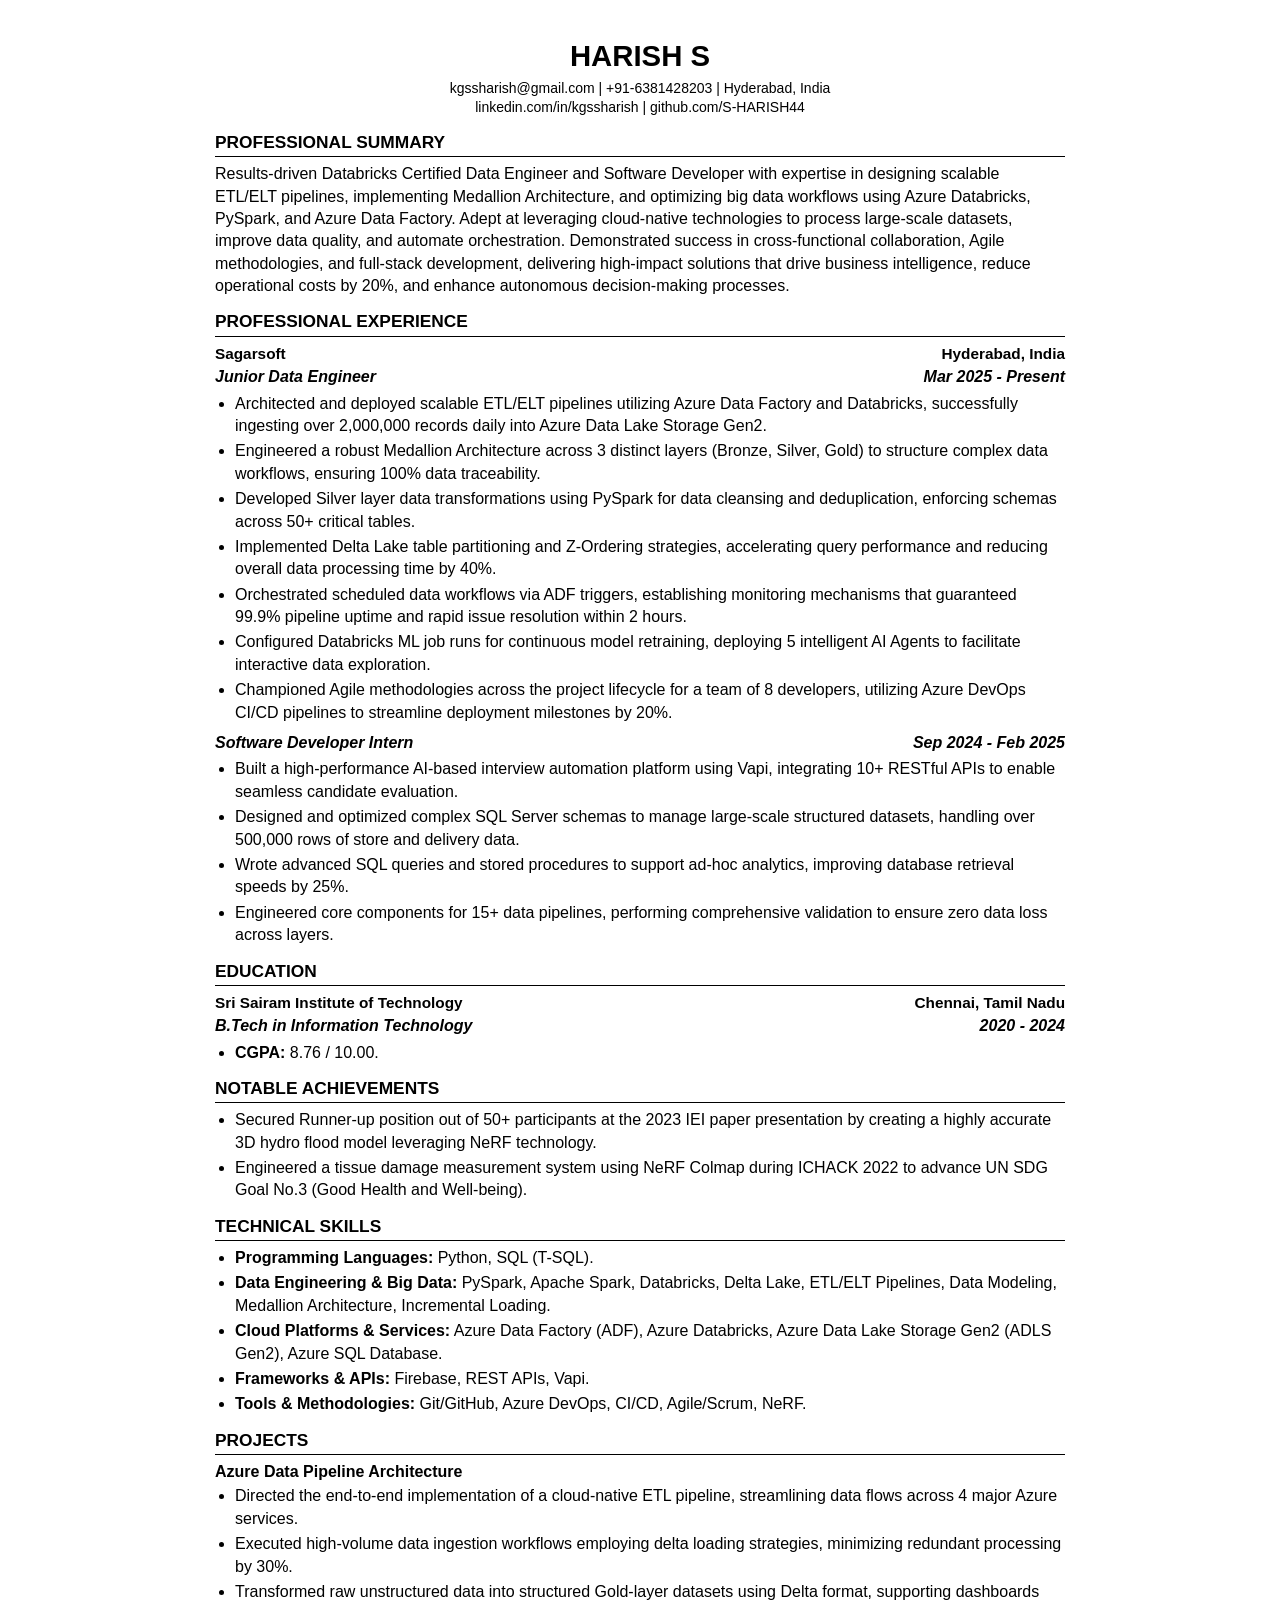
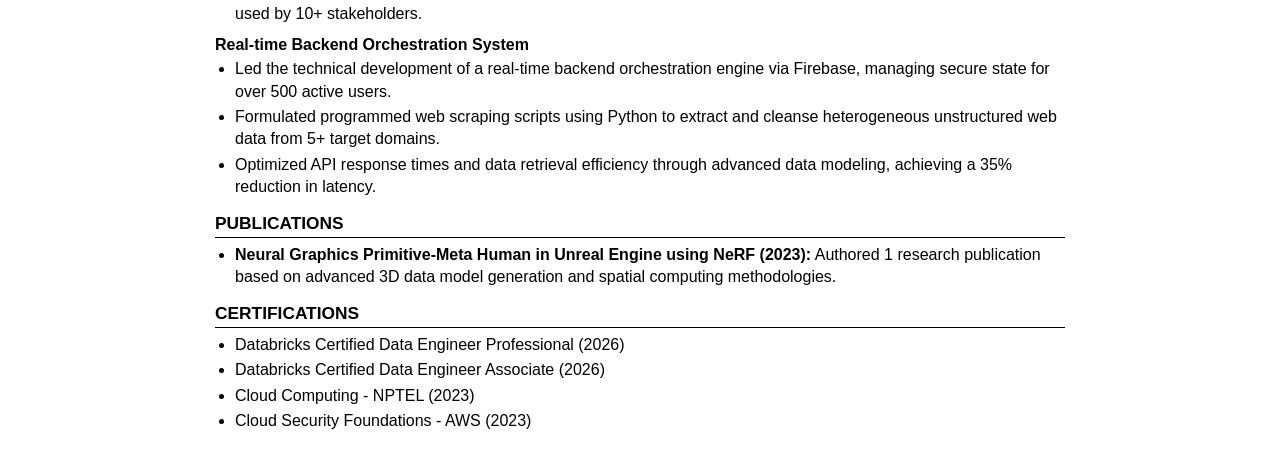
==== Harish_Resume.html @ 9dc13ca4 "Update portfolio with new NeRF case study and ATS HTML resume" ====
<!DOCTYPE html>
<html lang="en">
<head>
<meta charset="utf-8">
<meta name="viewport" content="width=device-width, initial-scale=1.0">
<title>Harish S - Resume</title>
<style>
body {
    font-family: Arial, Helvetica, sans-serif;
    line-height: 1.4;
    color: #000;
    max-width: 850px;
    margin: 0 auto;
    padding: 15px;
}
h1 {
    font-size: 22pt;
    margin-bottom: 3px;
    text-align: center;
    text-transform: uppercase;
}
h2 {
    font-size: 13pt;
    text-transform: uppercase;
    border-bottom: 1px solid #000;
    margin-top: 12px;
    margin-bottom: 6px;
    padding-bottom: 2px;
    page-break-after: avoid;
    break-after: avoid;
}
p {
    margin: 0 0 6px 0;
}
.contact-info {
    text-align: center;
    margin-bottom: 10px;
    font-size: 10.5pt;
}
.contact-info a {
    color: #000;
    text-decoration: none;
}
.job-header {
    display: flex;
    justify-content: space-between;
    font-weight: bold;
    margin-bottom: 2px;
    font-size: 11.5pt;
    page-break-after: avoid;
    break-after: avoid;
}
.job-title {
    display: flex;
    justify-content: space-between;
    font-style: italic;
    margin-bottom: 4px;
    font-weight: bold;
    page-break-after: avoid;
    break-after: avoid;
}
ul {
    margin-top: 0;
    margin-bottom: 8px;
    padding-left: 20px;
}
li {
    margin-bottom: 3px;
}
.project-header {
    font-weight: bold;
    margin-bottom: 2px;
    page-break-after: avoid;
    break-after: avoid;
}
@media print {
    @page {
        size: letter portrait;
        margin: 0.4in 0.5in;
    }
    body {
        padding: 0;
        margin: 0;
        font-size: 10pt;
        line-height: 1.35;
    }
    a { text-decoration: none; color: #000; }
    h2 { margin-top: 10px; margin-bottom: 4px; }
    ul { margin-bottom: 6px; }
    li { margin-bottom: 2px; }
}
</style>
</head>
<body>

<h1>HARISH S</h1>
<div class="contact-info">
    kgssharish@gmail.com | +91-6381428203 | Hyderabad, India<br>
    <a href="https://www.linkedin.com/in/kgssharish/">linkedin.com/in/kgssharish</a> | <a href="https://github.com/S-HARISH44">github.com/S-HARISH44</a>
</div>

<h2>PROFESSIONAL SUMMARY</h2>
<p>Results-driven Databricks Certified Data Engineer and Software Developer with expertise in designing scalable ETL/ELT pipelines, implementing Medallion Architecture, and optimizing big data workflows using Azure Databricks, PySpark, and Azure Data Factory. Adept at leveraging cloud-native technologies to process large-scale datasets, improve data quality, and automate orchestration. Demonstrated success in cross-functional collaboration, Agile methodologies, and full-stack development, delivering high-impact solutions that drive business intelligence, reduce operational costs by 20%, and enhance autonomous decision-making processes.</p>

<h2>PROFESSIONAL EXPERIENCE</h2>
<div class="job-header">
    <span>Sagarsoft</span>
    <span>Hyderabad, India</span>
</div>
<div class="job-title">
    <span>Junior Data Engineer</span>
    <span>Mar 2025 - Present</span>
</div>
<ul>
    <li>Architected and deployed scalable ETL/ELT pipelines utilizing Azure Data Factory and Databricks, successfully ingesting over 2,000,000 records daily into Azure Data Lake Storage Gen2.</li>
    <li>Engineered a robust Medallion Architecture across 3 distinct layers (Bronze, Silver, Gold) to structure complex data workflows, ensuring 100% data traceability.</li>
    <li>Developed Silver layer data transformations using PySpark for data cleansing and deduplication, enforcing schemas across 50+ critical tables.</li>
    <li>Implemented Delta Lake table partitioning and Z-Ordering strategies, accelerating query performance and reducing overall data processing time by 40%.</li>
    <li>Orchestrated scheduled data workflows via ADF triggers, establishing monitoring mechanisms that guaranteed 99.9% pipeline uptime and rapid issue resolution within 2 hours.</li>
    <li>Configured Databricks ML job runs for continuous model retraining, deploying 5 intelligent AI Agents to facilitate interactive data exploration.</li>
    <li>Championed Agile methodologies across the project lifecycle for a team of 8 developers, utilizing Azure DevOps CI/CD pipelines to streamline deployment milestones by 20%.</li>
</ul>

<div class="job-title">
    <span>Software Developer Intern</span>
    <span>Sep 2024 - Feb 2025</span>
</div>
<ul>
    <li>Built a high-performance AI-based interview automation platform using Vapi, integrating 10+ RESTful APIs to enable seamless candidate evaluation.</li>
    <li>Designed and optimized complex SQL Server schemas to manage large-scale structured datasets, handling over 500,000 rows of store and delivery data.</li>
    <li>Wrote advanced SQL queries and stored procedures to support ad-hoc analytics, improving database retrieval speeds by 25%.</li>
    <li>Engineered core components for 15+ data pipelines, performing comprehensive validation to ensure zero data loss across layers.</li>
</ul>

<h2>EDUCATION</h2>
<div class="job-header">
    <span>Sri Sairam Institute of Technology</span>
    <span>Chennai, Tamil Nadu</span>
</div>
<div class="job-title">
    <span>B.Tech in Information Technology</span>
    <span>2020 - 2024</span>
</div>
<ul>
    <li><strong>CGPA:</strong> 8.76 / 10.00.</li>
</ul>

<h2>NOTABLE ACHIEVEMENTS</h2>
<ul>
    <li>Secured Runner-up position out of 50+ participants at the 2023 IEI paper presentation by creating a highly accurate 3D hydro flood model leveraging NeRF technology.</li>
    <li>Engineered a tissue damage measurement system using NeRF Colmap during ICHACK 2022 to advance UN SDG Goal No.3 (Good Health and Well-being).</li>
</ul>

<h2>TECHNICAL SKILLS</h2>
<ul>
    <li><strong>Programming Languages:</strong> Python, SQL (T-SQL).</li>
    <li><strong>Data Engineering & Big Data:</strong> PySpark, Apache Spark, Databricks, Delta Lake, ETL/ELT Pipelines, Data Modeling, Medallion Architecture, Incremental Loading.</li>
    <li><strong>Cloud Platforms & Services:</strong> Azure Data Factory (ADF), Azure Databricks, Azure Data Lake Storage Gen2 (ADLS Gen2), Azure SQL Database.</li>
    <li><strong>Frameworks & APIs:</strong> Firebase, REST APIs, Vapi.</li>
    <li><strong>Tools & Methodologies:</strong> Git/GitHub, Azure DevOps, CI/CD, Agile/Scrum, NeRF.</li>
</ul>

<h2>PROJECTS</h2>
<div class="project-header">Azure Data Pipeline Architecture</div>
<ul>
    <li>Directed the end-to-end implementation of a cloud-native ETL pipeline, streamlining data flows across 4 major Azure services.</li>
    <li>Executed high-volume data ingestion workflows employing delta loading strategies, minimizing redundant processing by 30%.</li>
    <li>Transformed raw unstructured data into structured Gold-layer datasets using Delta format, supporting dashboards used by 10+ stakeholders.</li>
</ul>

<div class="project-header">Real-time Backend Orchestration System</div>
<ul>
    <li>Led the technical development of a real-time backend orchestration engine via Firebase, managing secure state for over 500 active users.</li>
    <li>Formulated programmed web scraping scripts using Python to extract and cleanse heterogeneous unstructured web data from 5+ target domains.</li>
    <li>Optimized API response times and data retrieval efficiency through advanced data modeling, achieving a 35% reduction in latency.</li>
</ul>

<h2>PUBLICATIONS</h2>
<ul>
    <li><strong>Neural Graphics Primitive-Meta Human in Unreal Engine using NeRF (2023):</strong> Authored 1 research publication based on advanced 3D data model generation and spatial computing methodologies.</li>
</ul>

<h2>CERTIFICATIONS</h2>
<ul>
    <li>Databricks Certified Data Engineer Professional (2026)</li>
    <li>Databricks Certified Data Engineer Associate (2026)</li>
    <li>Cloud Computing - NPTEL (2023)</li>
    <li>Cloud Security Foundations - AWS (2023)</li>
</ul>



</body>
</html>
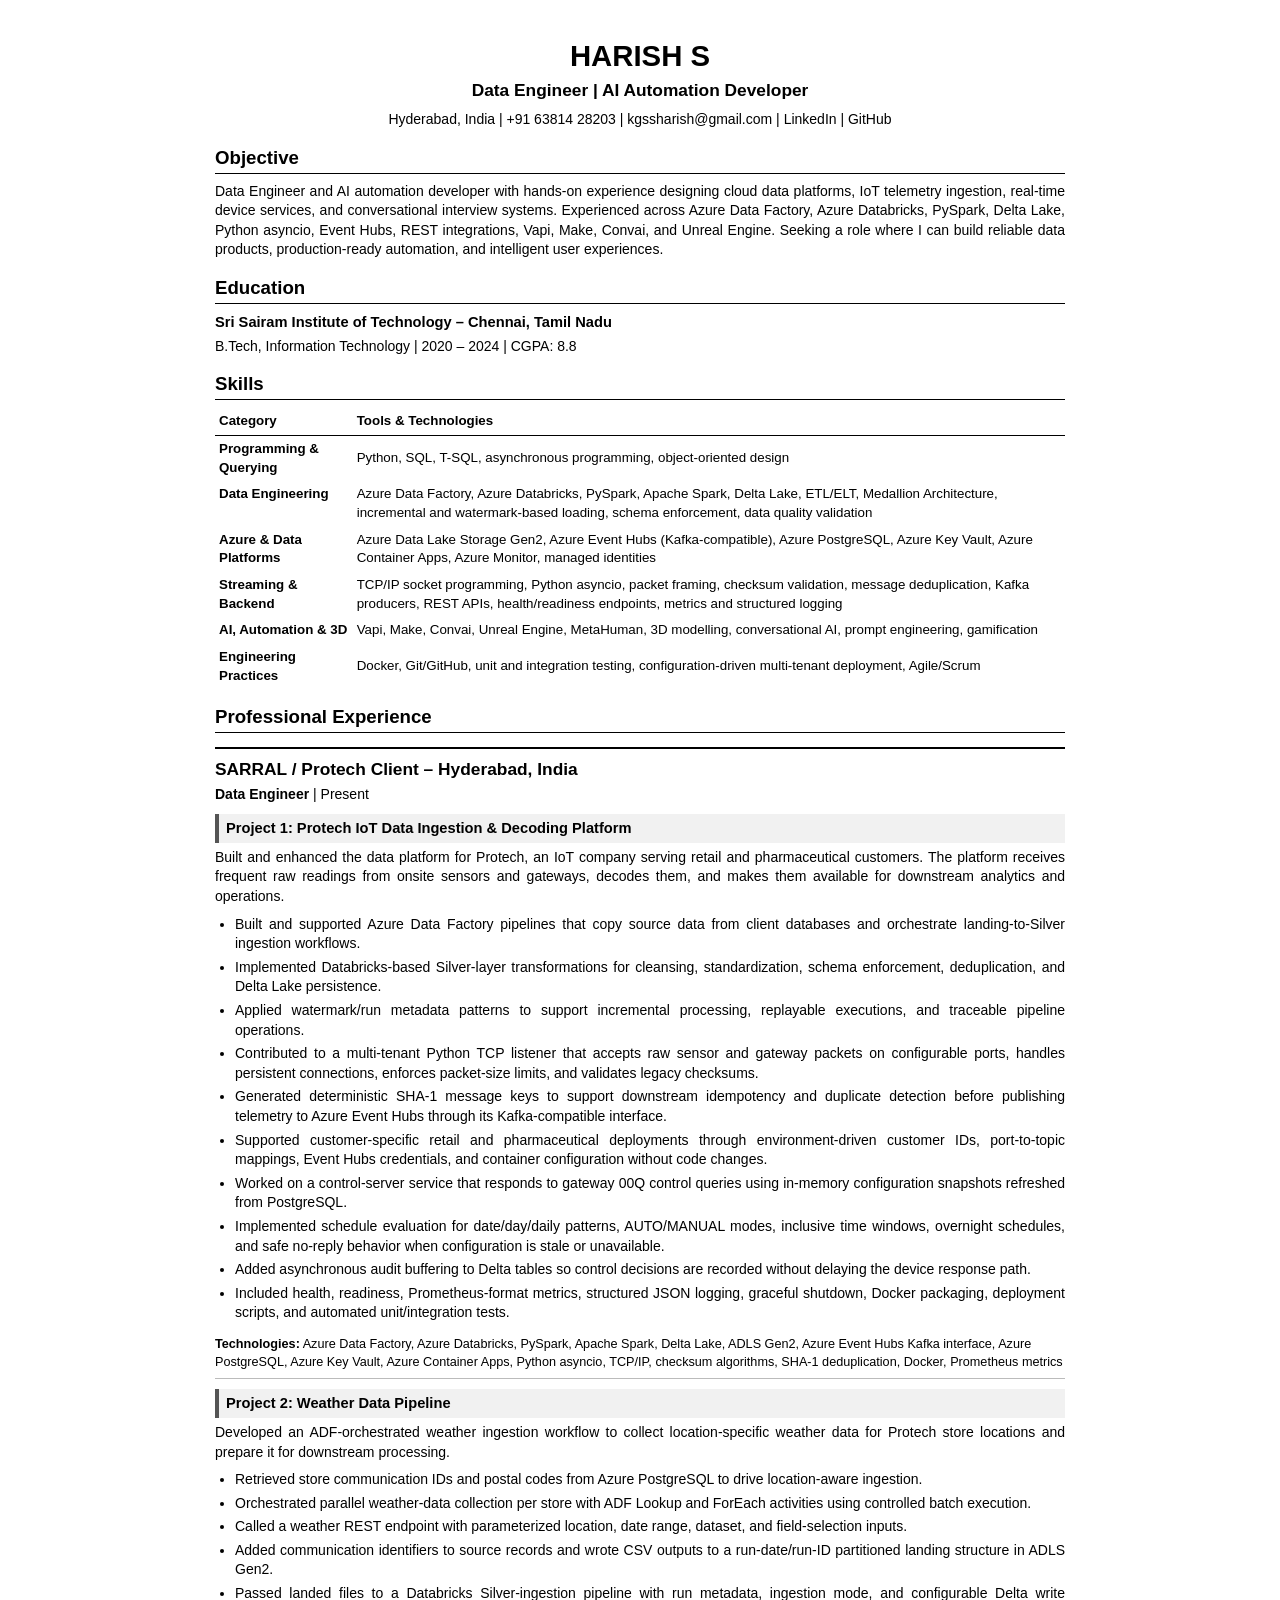
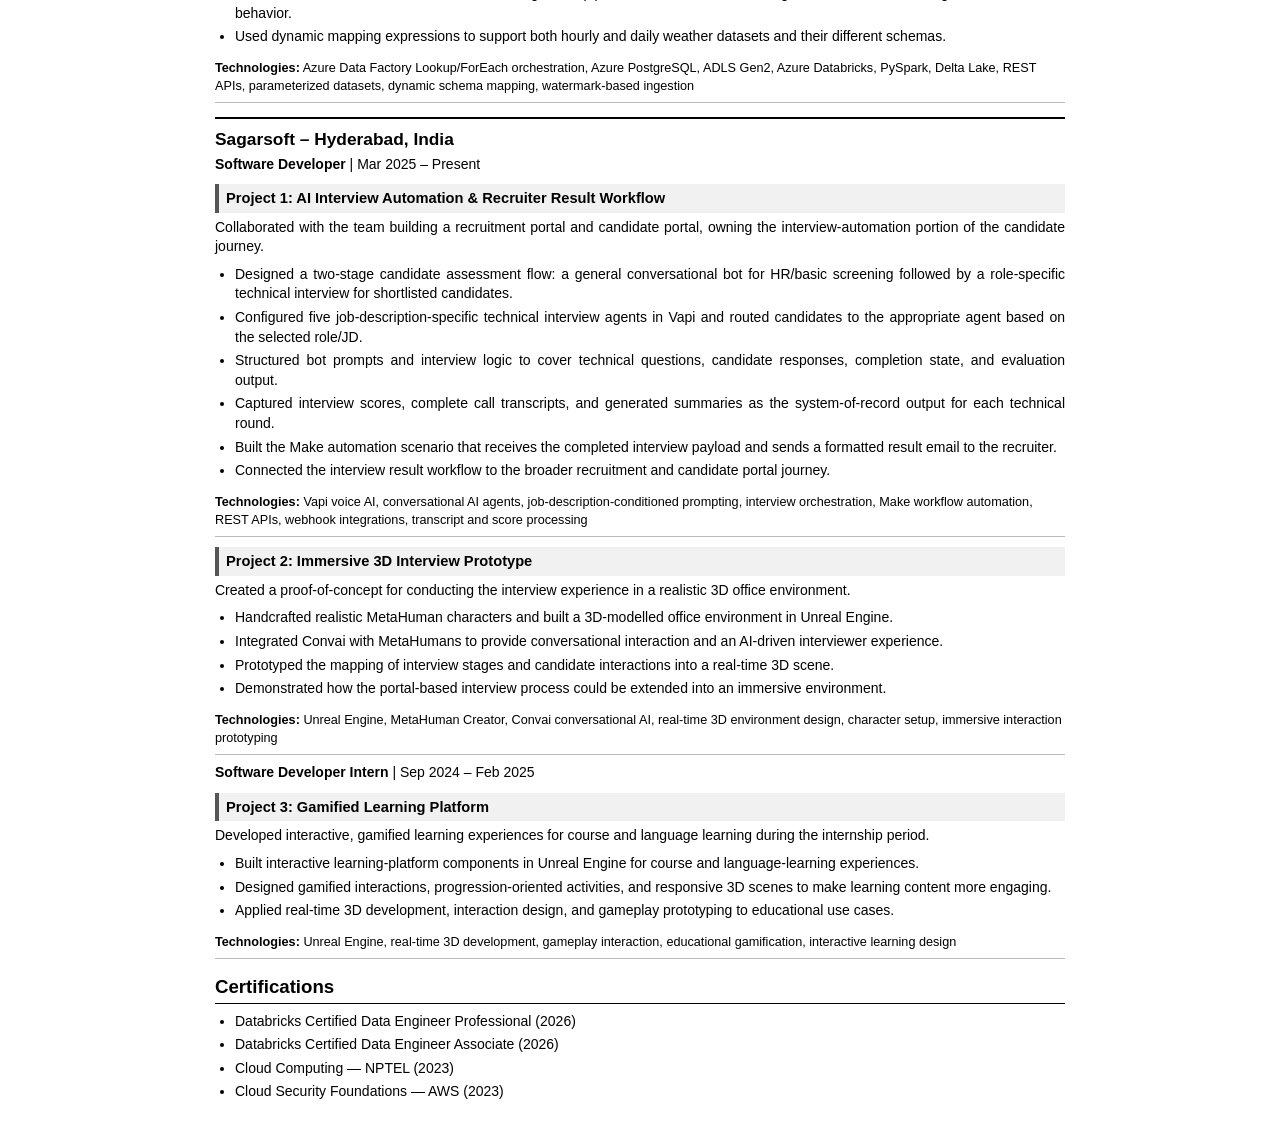
==== commit 58c8e622: "Update portfolio content and responsive project sections" ====
--- a/Harish_Resume.html
+++ b/Harish_Resume.html
@@ -1,194 +1,280 @@
 <!DOCTYPE html>
 <html lang="en">
+
 <head>
-<meta charset="utf-8">
-<meta name="viewport" content="width=device-width, initial-scale=1.0">
-<title>Harish S - Resume</title>
-<style>
-body {
-    font-family: Arial, Helvetica, sans-serif;
-    line-height: 1.4;
-    color: #000;
-    max-width: 850px;
-    margin: 0 auto;
-    padding: 15px;
-}
-h1 {
-    font-size: 22pt;
-    margin-bottom: 3px;
-    text-align: center;
-    text-transform: uppercase;
-}
-h2 {
-    font-size: 13pt;
-    text-transform: uppercase;
-    border-bottom: 1px solid #000;
-    margin-top: 12px;
-    margin-bottom: 6px;
-    padding-bottom: 2px;
-    page-break-after: avoid;
-    break-after: avoid;
-}
-p {
-    margin: 0 0 6px 0;
-}
-.contact-info {
-    text-align: center;
-    margin-bottom: 10px;
-    font-size: 10.5pt;
-}
-.contact-info a {
-    color: #000;
-    text-decoration: none;
-}
-.job-header {
-    display: flex;
-    justify-content: space-between;
-    font-weight: bold;
-    margin-bottom: 2px;
-    font-size: 11.5pt;
-    page-break-after: avoid;
-    break-after: avoid;
-}
-.job-title {
-    display: flex;
-    justify-content: space-between;
-    font-style: italic;
-    margin-bottom: 4px;
-    font-weight: bold;
-    page-break-after: avoid;
-    break-after: avoid;
-}
-ul {
-    margin-top: 0;
-    margin-bottom: 8px;
-    padding-left: 20px;
-}
-li {
-    margin-bottom: 3px;
-}
-.project-header {
-    font-weight: bold;
-    margin-bottom: 2px;
-    page-break-after: avoid;
-    break-after: avoid;
-}
-@media print {
-    @page {
-        size: letter portrait;
-        margin: 0.4in 0.5in;
-    }
-    body {
-        padding: 0;
-        margin: 0;
-        font-size: 10pt;
-        line-height: 1.35;
-    }
-    a { text-decoration: none; color: #000; }
-    h2 { margin-top: 10px; margin-bottom: 4px; }
-    ul { margin-bottom: 6px; }
-    li { margin-bottom: 2px; }
-}
-</style>
+    <meta charset="utf-8">
+    <meta name="viewport" content="width=device-width, initial-scale=1.0">
+    <title>Harish S - Resume</title>
+    <style>
+        body {
+            font-family: Arial, Helvetica, sans-serif;
+            line-height: 1.4;
+            color: #000;
+            max-width: 850px;
+            margin: 0 auto;
+            padding: 15px;
+        }
+
+        h1 {
+            font-size: 22pt;
+            margin-bottom: 2px;
+            text-align: center;
+        }
+
+        .title-header {
+            text-align: center;
+            font-size: 13pt;
+            font-weight: bold;
+            margin-bottom: 8px;
+        }
+
+        h2 {
+            font-size: 14pt;
+            border-bottom: 1px solid #000;
+            margin-top: 15px;
+            margin-bottom: 8px;
+            padding-bottom: 2px;
+            page-break-after: avoid;
+            break-after: avoid;
+        }
+
+        p {
+            margin: 0 0 8px 0;
+            font-size: 10.5pt;
+            text-align: justify;
+        }
+
+        .contact-info {
+            text-align: center;
+            margin-bottom: 15px;
+            font-size: 10.5pt;
+        }
+
+        .contact-info a {
+            color: #000;
+            text-decoration: none;
+        }
+
+        .item-header {
+            font-weight: bold;
+            margin-bottom: 4px;
+            font-size: 11pt;
+            page-break-after: avoid;
+            break-after: avoid;
+        }
+
+        .item-subheader {
+            margin-bottom: 4px;
+            font-size: 10.5pt;
+        }
+
+        .company-header {
+            font-weight: bold;
+            font-size: 13pt;
+            border-top: 2px solid #000;
+            padding-top: 8px;
+            margin-top: 14px;
+            margin-bottom: 3px;
+            page-break-after: avoid;
+            break-after: avoid;
+        }
+
+        .project-header {
+            font-weight: bold;
+            font-size: 11pt;
+            background: #f1f1f1;
+            border-left: 4px solid #555;
+            padding: 4px 7px;
+            margin-top: 10px;
+            margin-bottom: 5px;
+            page-break-after: avoid;
+            break-after: avoid;
+        }
+
+        .technologies {
+            font-size: 9.5pt;
+            border-bottom: 1px solid #bbb;
+            padding: 3px 0 7px 0;
+            margin-bottom: 8px;
+        }
+
+        ul {
+            margin-top: 0;
+            margin-bottom: 10px;
+            padding-left: 20px;
+            font-size: 10.5pt;
+        }
+
+        li {
+            margin-bottom: 4px;
+            text-align: justify;
+        }
+
+        .skills-list {
+            display: grid;
+            grid-template-columns: 1fr 1fr;
+            gap: 4px 20px;
+            margin-top: 0;
+            margin-bottom: 10px;
+            padding-left: 20px;
+            font-size: 10.5pt;
+        }
+
+        .skills-list li {
+            margin-bottom: 0;
+        }
+
+        @media print {
+            @page {
+                size: letter portrait;
+                margin: 0.35in;
+            }
+
+            body {
+                padding: 0.35in 0.25in 0.35in 0.25in;
+                margin: 0;
+                font-size: 10pt;
+                line-height: 1.32;
+            }
+
+            p,
+            .item-subheader,
+            table,
+            ul {
+                font-size: 9.5pt;
+            }
+
+            a {
+                text-decoration: none;
+                color: #000;
+            }
+
+            h2 {
+                margin-top: 10px;
+                margin-bottom: 4px;
+            }
+
+            ul {
+                margin-bottom: 6px;
+            }
+
+            li {
+                margin-bottom: 1px;
+            }
+
+            .company-header {
+                margin-top: 14px;
+                padding-top: 7px;
+            }
+
+            .project-header {
+                margin-top: 9px;
+                padding-top: 4px;
+                padding-bottom: 4px;
+            }
+
+            .technologies {
+                margin-bottom: 9px;
+            }
+        }
+    </style>
 </head>
+
 <body>
-
-<h1>HARISH S</h1>
-<div class="contact-info">
-    kgssharish@gmail.com | +91-6381428203 | Hyderabad, India<br>
-    <a href="https://www.linkedin.com/in/kgssharish/">linkedin.com/in/kgssharish</a> | <a href="https://github.com/S-HARISH44">github.com/S-HARISH44</a>
-</div>
-
-<h2>PROFESSIONAL SUMMARY</h2>
-<p>Results-driven Databricks Certified Data Engineer and Software Developer with expertise in designing scalable ETL/ELT pipelines, implementing Medallion Architecture, and optimizing big data workflows using Azure Databricks, PySpark, and Azure Data Factory. Adept at leveraging cloud-native technologies to process large-scale datasets, improve data quality, and automate orchestration. Demonstrated success in cross-functional collaboration, Agile methodologies, and full-stack development, delivering high-impact solutions that drive business intelligence, reduce operational costs by 20%, and enhance autonomous decision-making processes.</p>
-
-<h2>PROFESSIONAL EXPERIENCE</h2>
-<div class="job-header">
-    <span>Sagarsoft</span>
-    <span>Hyderabad, India</span>
-</div>
-<div class="job-title">
-    <span>Junior Data Engineer</span>
-    <span>Mar 2025 - Present</span>
-</div>
-<ul>
-    <li>Architected and deployed scalable ETL/ELT pipelines utilizing Azure Data Factory and Databricks, successfully ingesting over 2,000,000 records daily into Azure Data Lake Storage Gen2.</li>
-    <li>Engineered a robust Medallion Architecture across 3 distinct layers (Bronze, Silver, Gold) to structure complex data workflows, ensuring 100% data traceability.</li>
-    <li>Developed Silver layer data transformations using PySpark for data cleansing and deduplication, enforcing schemas across 50+ critical tables.</li>
-    <li>Implemented Delta Lake table partitioning and Z-Ordering strategies, accelerating query performance and reducing overall data processing time by 40%.</li>
-    <li>Orchestrated scheduled data workflows via ADF triggers, establishing monitoring mechanisms that guaranteed 99.9% pipeline uptime and rapid issue resolution within 2 hours.</li>
-    <li>Configured Databricks ML job runs for continuous model retraining, deploying 5 intelligent AI Agents to facilitate interactive data exploration.</li>
-    <li>Championed Agile methodologies across the project lifecycle for a team of 8 developers, utilizing Azure DevOps CI/CD pipelines to streamline deployment milestones by 20%.</li>
-</ul>
-
-<div class="job-title">
-    <span>Software Developer Intern</span>
-    <span>Sep 2024 - Feb 2025</span>
-</div>
-<ul>
-    <li>Built a high-performance AI-based interview automation platform using Vapi, integrating 10+ RESTful APIs to enable seamless candidate evaluation.</li>
-    <li>Designed and optimized complex SQL Server schemas to manage large-scale structured datasets, handling over 500,000 rows of store and delivery data.</li>
-    <li>Wrote advanced SQL queries and stored procedures to support ad-hoc analytics, improving database retrieval speeds by 25%.</li>
-    <li>Engineered core components for 15+ data pipelines, performing comprehensive validation to ensure zero data loss across layers.</li>
-</ul>
-
-<h2>EDUCATION</h2>
-<div class="job-header">
-    <span>Sri Sairam Institute of Technology</span>
-    <span>Chennai, Tamil Nadu</span>
-</div>
-<div class="job-title">
-    <span>B.Tech in Information Technology</span>
-    <span>2020 - 2024</span>
-</div>
-<ul>
-    <li><strong>CGPA:</strong> 8.76 / 10.00.</li>
-</ul>
-
-<h2>NOTABLE ACHIEVEMENTS</h2>
-<ul>
-    <li>Secured Runner-up position out of 50+ participants at the 2023 IEI paper presentation by creating a highly accurate 3D hydro flood model leveraging NeRF technology.</li>
-    <li>Engineered a tissue damage measurement system using NeRF Colmap during ICHACK 2022 to advance UN SDG Goal No.3 (Good Health and Well-being).</li>
-</ul>
-
-<h2>TECHNICAL SKILLS</h2>
-<ul>
-    <li><strong>Programming Languages:</strong> Python, SQL (T-SQL).</li>
-    <li><strong>Data Engineering & Big Data:</strong> PySpark, Apache Spark, Databricks, Delta Lake, ETL/ELT Pipelines, Data Modeling, Medallion Architecture, Incremental Loading.</li>
-    <li><strong>Cloud Platforms & Services:</strong> Azure Data Factory (ADF), Azure Databricks, Azure Data Lake Storage Gen2 (ADLS Gen2), Azure SQL Database.</li>
-    <li><strong>Frameworks & APIs:</strong> Firebase, REST APIs, Vapi.</li>
-    <li><strong>Tools & Methodologies:</strong> Git/GitHub, Azure DevOps, CI/CD, Agile/Scrum, NeRF.</li>
-</ul>
-
-<h2>PROJECTS</h2>
-<div class="project-header">Azure Data Pipeline Architecture</div>
-<ul>
-    <li>Directed the end-to-end implementation of a cloud-native ETL pipeline, streamlining data flows across 4 major Azure services.</li>
-    <li>Executed high-volume data ingestion workflows employing delta loading strategies, minimizing redundant processing by 30%.</li>
-    <li>Transformed raw unstructured data into structured Gold-layer datasets using Delta format, supporting dashboards used by 10+ stakeholders.</li>
-</ul>
-
-<div class="project-header">Real-time Backend Orchestration System</div>
-<ul>
-    <li>Led the technical development of a real-time backend orchestration engine via Firebase, managing secure state for over 500 active users.</li>
-    <li>Formulated programmed web scraping scripts using Python to extract and cleanse heterogeneous unstructured web data from 5+ target domains.</li>
-    <li>Optimized API response times and data retrieval efficiency through advanced data modeling, achieving a 35% reduction in latency.</li>
-</ul>
-
-<h2>PUBLICATIONS</h2>
-<ul>
-    <li><strong>Neural Graphics Primitive-Meta Human in Unreal Engine using NeRF (2023):</strong> Authored 1 research publication based on advanced 3D data model generation and spatial computing methodologies.</li>
-</ul>
-
-<h2>CERTIFICATIONS</h2>
-<ul>
-    <li>Databricks Certified Data Engineer Professional (2026)</li>
-    <li>Databricks Certified Data Engineer Associate (2026)</li>
-    <li>Cloud Computing - NPTEL (2023)</li>
-    <li>Cloud Security Foundations - AWS (2023)</li>
-</ul>
-
-
-
+    <h1>HARISH S</h1>
+    <div class="title-header">Data Engineer | AI Automation Developer</div>
+    <div class="contact-info">Hyderabad, India | +91 63814 28203 | kgssharish@gmail.com | <a href="https://www.linkedin.com/in/kgssharish/">LinkedIn</a> | <a href="https://github.com/S-HARISH44">GitHub</a></div>
+
+    <h2>Objective</h2>
+    <p>Data Engineer and AI automation developer with hands-on experience designing cloud data platforms, IoT telemetry ingestion, real-time device services, and conversational interview systems. Experienced across Azure Data Factory, Azure Databricks, PySpark, Delta Lake, Python asyncio, Event Hubs, REST integrations, Vapi, Make, Convai, and Unreal Engine. Seeking a role where I can build reliable data products, production-ready automation, and intelligent user experiences.</p>
+
+    <h2>Education</h2>
+    <div class="item-header">Sri Sairam Institute of Technology &ndash; Chennai, Tamil Nadu</div>
+    <div class="item-subheader">B.Tech, Information Technology | 2020 &ndash; 2024 | CGPA: 8.8</div>
+
+    <h2>Skills</h2>
+    <table style="width:100%; border-collapse:collapse; font-size:10pt; margin-bottom:10px;">
+        <tr><th style="text-align:left; border-bottom:1px solid #000; padding:4px;">Category</th><th style="text-align:left; border-bottom:1px solid #000; padding:4px;">Tools &amp; Technologies</th></tr>
+        <tr><td style="vertical-align:top; padding:4px;"><b>Programming &amp; Querying</b></td><td style="padding:4px;">Python, SQL, T-SQL, asynchronous programming, object-oriented design</td></tr>
+        <tr><td style="vertical-align:top; padding:4px;"><b>Data Engineering</b></td><td style="padding:4px;">Azure Data Factory, Azure Databricks, PySpark, Apache Spark, Delta Lake, ETL/ELT, Medallion Architecture, incremental and watermark-based loading, schema enforcement, data quality validation</td></tr>
+        <tr><td style="vertical-align:top; padding:4px;"><b>Azure &amp; Data Platforms</b></td><td style="padding:4px;">Azure Data Lake Storage Gen2, Azure Event Hubs (Kafka-compatible), Azure PostgreSQL, Azure Key Vault, Azure Container Apps, Azure Monitor, managed identities</td></tr>
+        <tr><td style="vertical-align:top; padding:4px;"><b>Streaming &amp; Backend</b></td><td style="padding:4px;">TCP/IP socket programming, Python asyncio, packet framing, checksum validation, message deduplication, Kafka producers, REST APIs, health/readiness endpoints, metrics and structured logging</td></tr>
+        <tr><td style="vertical-align:top; padding:4px;"><b>AI, Automation &amp; 3D</b></td><td style="padding:4px;">Vapi, Make, Convai, Unreal Engine, MetaHuman, 3D modelling, conversational AI, prompt engineering, gamification</td></tr>
+        <tr><td style="vertical-align:top; padding:4px;"><b>Engineering Practices</b></td><td style="padding:4px;">Docker, Git/GitHub, unit and integration testing, configuration-driven multi-tenant deployment, Agile/Scrum</td></tr>
+    </table>
+
+    <h2>Professional Experience</h2>
+    <div class="company-header">SARRAL / Protech Client &ndash; Hyderabad, India</div>
+    <div class="item-subheader"><b>Data Engineer</b> | Present</div>
+    <div class="project-header">Project 1: Protech IoT Data Ingestion &amp; Decoding Platform</div>
+    <p>Built and enhanced the data platform for Protech, an IoT company serving retail and pharmaceutical customers. The platform receives frequent raw readings from onsite sensors and gateways, decodes them, and makes them available for downstream analytics and operations.</p>
+    <ul>
+        <li>Built and supported Azure Data Factory pipelines that copy source data from client databases and orchestrate landing-to-Silver ingestion workflows.</li>
+        <li>Implemented Databricks-based Silver-layer transformations for cleansing, standardization, schema enforcement, deduplication, and Delta Lake persistence.</li>
+        <li>Applied watermark/run metadata patterns to support incremental processing, replayable executions, and traceable pipeline operations.</li>
+        <li>Contributed to a multi-tenant Python TCP listener that accepts raw sensor and gateway packets on configurable ports, handles persistent connections, enforces packet-size limits, and validates legacy checksums.</li>
+        <li>Generated deterministic SHA-1 message keys to support downstream idempotency and duplicate detection before publishing telemetry to Azure Event Hubs through its Kafka-compatible interface.</li>
+        <li>Supported customer-specific retail and pharmaceutical deployments through environment-driven customer IDs, port-to-topic mappings, Event Hubs credentials, and container configuration without code changes.</li>
+        <li>Worked on a control-server service that responds to gateway 00Q control queries using in-memory configuration snapshots refreshed from PostgreSQL.</li>
+        <li>Implemented schedule evaluation for date/day/daily patterns, AUTO/MANUAL modes, inclusive time windows, overnight schedules, and safe no-reply behavior when configuration is stale or unavailable.</li>
+        <li>Added asynchronous audit buffering to Delta tables so control decisions are recorded without delaying the device response path.</li>
+        <li>Included health, readiness, Prometheus-format metrics, structured JSON logging, graceful shutdown, Docker packaging, deployment scripts, and automated unit/integration tests.</li>
+    </ul>
+    <div class="technologies"><b>Technologies:</b> Azure Data Factory, Azure Databricks, PySpark, Apache Spark, Delta Lake, ADLS Gen2, Azure Event Hubs Kafka interface, Azure PostgreSQL, Azure Key Vault, Azure Container Apps, Python asyncio, TCP/IP, checksum algorithms, SHA-1 deduplication, Docker, Prometheus metrics</div>
+
+    <div class="project-header">Project 2: Weather Data Pipeline</div>
+    <p>Developed an ADF-orchestrated weather ingestion workflow to collect location-specific weather data for Protech store locations and prepare it for downstream processing.</p>
+    <ul>
+        <li>Retrieved store communication IDs and postal codes from Azure PostgreSQL to drive location-aware ingestion.</li>
+        <li>Orchestrated parallel weather-data collection per store with ADF Lookup and ForEach activities using controlled batch execution.</li>
+        <li>Called a weather REST endpoint with parameterized location, date range, dataset, and field-selection inputs.</li>
+        <li>Added communication identifiers to source records and wrote CSV outputs to a run-date/run-ID partitioned landing structure in ADLS Gen2.</li>
+        <li>Passed landed files to a Databricks Silver-ingestion pipeline with run metadata, ingestion mode, and configurable Delta write behavior.</li>
+        <li>Used dynamic mapping expressions to support both hourly and daily weather datasets and their different schemas.</li>
+    </ul>
+    <div class="technologies"><b>Technologies:</b> Azure Data Factory Lookup/ForEach orchestration, Azure PostgreSQL, ADLS Gen2, Azure Databricks, PySpark, Delta Lake, REST APIs, parameterized datasets, dynamic schema mapping, watermark-based ingestion</div>
+
+    <div id="sagarsoft-header" class="company-header">Sagarsoft &ndash; Hyderabad, India</div>
+    <div class="item-subheader"><b>Software Developer</b> | Mar 2025 &ndash; Present</div>
+    <div class="project-header">Project 1: AI Interview Automation &amp; Recruiter Result Workflow</div>
+    <p>Collaborated with the team building a recruitment portal and candidate portal, owning the interview-automation portion of the candidate journey.</p>
+    <ul>
+        <li>Designed a two-stage candidate assessment flow: a general conversational bot for HR/basic screening followed by a role-specific technical interview for shortlisted candidates.</li>
+        <li>Configured five job-description-specific technical interview agents in Vapi and routed candidates to the appropriate agent based on the selected role/JD.</li>
+        <li>Structured bot prompts and interview logic to cover technical questions, candidate responses, completion state, and evaluation output.</li>
+        <li>Captured interview scores, complete call transcripts, and generated summaries as the system-of-record output for each technical round.</li>
+        <li>Built the Make automation scenario that receives the completed interview payload and sends a formatted result email to the recruiter.</li>
+        <li>Connected the interview result workflow to the broader recruitment and candidate portal journey.</li>
+    </ul>
+    <div class="technologies"><b>Technologies:</b> Vapi voice AI, conversational AI agents, job-description-conditioned prompting, interview orchestration, Make workflow automation, REST APIs, webhook integrations, transcript and score processing</div>
+
+    <div class="project-header">Project 2: Immersive 3D Interview Prototype</div>
+    <p>Created a proof-of-concept for conducting the interview experience in a realistic 3D office environment.</p>
+    <ul>
+        <li>Handcrafted realistic MetaHuman characters and built a 3D-modelled office environment in Unreal Engine.</li>
+        <li>Integrated Convai with MetaHumans to provide conversational interaction and an AI-driven interviewer experience.</li>
+        <li>Prototyped the mapping of interview stages and candidate interactions into a real-time 3D scene.</li>
+        <li>Demonstrated how the portal-based interview process could be extended into an immersive environment.</li>
+    </ul>
+    <div class="technologies"><b>Technologies:</b> Unreal Engine, MetaHuman Creator, Convai conversational AI, real-time 3D environment design, character setup, immersive interaction prototyping</div>
+
+    <div class="item-subheader"><b>Software Developer Intern</b> | Sep 2024 &ndash; Feb 2025</div>
+    <div class="project-header">Project 3: Gamified Learning Platform</div>
+    <p>Developed interactive, gamified learning experiences for course and language learning during the internship period.</p>
+    <ul>
+        <li>Built interactive learning-platform components in Unreal Engine for course and language-learning experiences.</li>
+        <li>Designed gamified interactions, progression-oriented activities, and responsive 3D scenes to make learning content more engaging.</li>
+        <li>Applied real-time 3D development, interaction design, and gameplay prototyping to educational use cases.</li>
+    </ul>
+    <div class="technologies"><b>Technologies:</b> Unreal Engine, real-time 3D development, gameplay interaction, educational gamification, interactive learning design</div>
+
+    <h2>Certifications</h2>
+    <ul>
+        <li>Databricks Certified Data Engineer Professional (2026)</li>
+        <li>Databricks Certified Data Engineer Associate (2026)</li>
+        <li>Cloud Computing &mdash; NPTEL (2023)</li>
+        <li>Cloud Security Foundations &mdash; AWS (2023)</li>
+    </ul>
 </body>
-</html>+
+</html>
